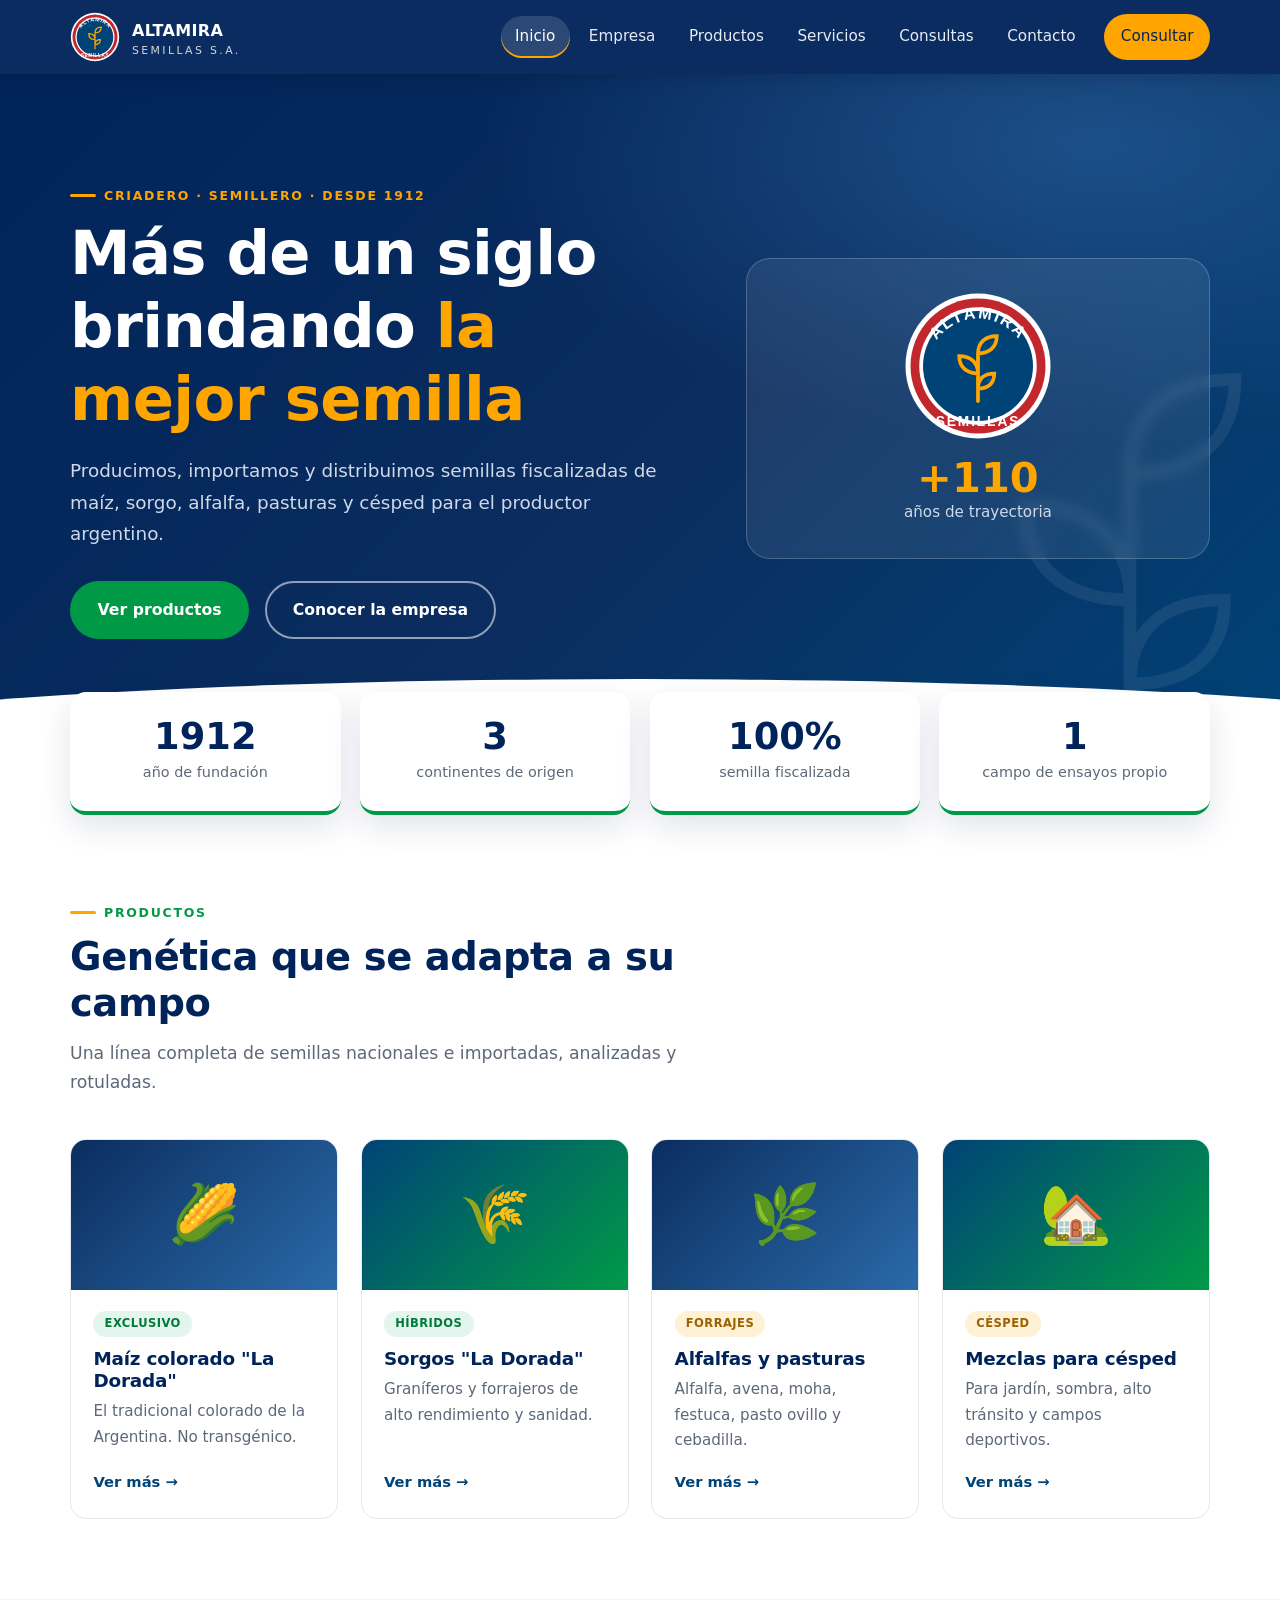
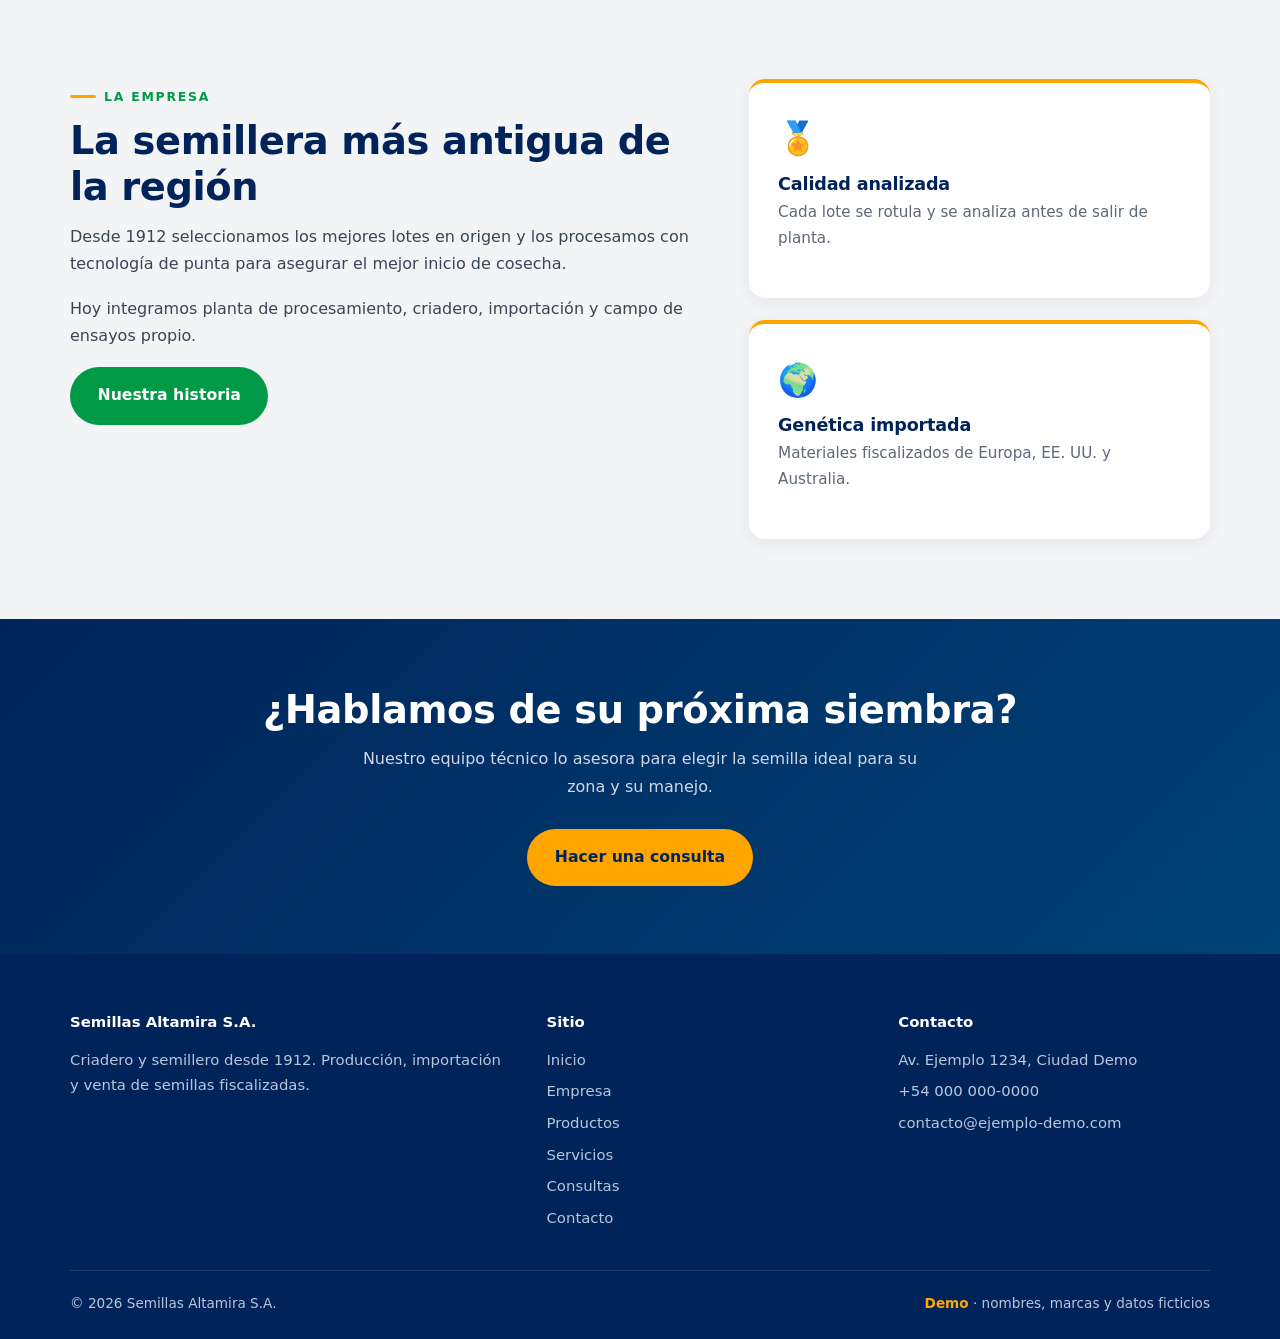
==== index.html @ bae0739c "Demo de renovación web: Semillas Altamira (datos ficticios) Co-Authored-By: Claude Sonnet 5.5 <norep" ====
<!doctype html>
<html lang="es">
<head>
<meta charset="utf-8">
<meta name="viewport" content="width=device-width, initial-scale=1">
<title>Inicio | Semillas Altamira S.A.</title>
<meta name="description" content="Sitio de demostraci&oacute;n: criadero y semillero con m&aacute;s de 100 a&ntilde;os de trayectoria. Nombres y datos ficticios.">
<link rel="icon" href="assets/logo.svg">
<link rel="stylesheet" href="assets/style.css">
</head>
<body>
<header><div class="container nav">
  <a class="logo" href="index.html"><img src="assets/logo.svg" alt=""><span>ALTAMIRA<small>Semillas S.A.</small></span></a>
  <button class="burger" aria-label="Abrir men&uacute;" aria-expanded="false"><span></span><span></span><span></span></button>
  <nav class="menu"><a href="index.html" class="on">Inicio</a><a href="empresa.html">Empresa</a><a href="productos.html">Productos</a><a href="servicios.html">Servicios</a><a href="consultas.html">Consultas</a><a href="contacto.html">Contacto</a><a class="btn btn-orange btn-sm" href="consultas.html">Consultar</a></nav>
</div></header>

<div class="hero"><svg class="wheat" viewBox="0 0 40 40" fill="none"><path d="M20 38V10M20 10c0-6 4-9 10-9 0 6-4 9-10 9zM20 22c0-6-4-9-10-9 0 6 4 9 10 9zM20 30c0-5 3-8 9-8 0 5-3 8-9 8z" stroke="#fff" stroke-width="1.2" stroke-linecap="round"/></svg><div class="container hero-grid">
  <div>
    <span class="eyebrow">Criadero &middot; Semillero &middot; Desde 1912</span>
    <h1>M&aacute;s de un siglo brindando <em>la mejor semilla</em></h1>
    <p>Producimos, importamos y distribuimos semillas fiscalizadas de ma&iacute;z, sorgo, alfalfa, pasturas y c&eacute;sped para el productor argentino.</p>
    <div class="actions"><a class="btn btn-green" href="productos.html">Ver productos</a><a class="btn btn-ghost" href="empresa.html">Conocer la empresa</a></div>
  </div>
  <div class="badge-card"><img src="assets/logo.svg" alt=""><b>+110</b><span>a&ntilde;os de trayectoria</span></div>
</div></div>
<div class="container stats rv">
  <div class="stat"><b>1912</b><span>a&ntilde;o de fundaci&oacute;n</span></div>
  <div class="stat"><b>3</b><span>continentes de origen</span></div>
  <div class="stat"><b>100%</b><span>semilla fiscalizada</span></div>
  <div class="stat"><b>1</b><span>campo de ensayos propio</span></div>
</div>

<section><div class="container">
  <div class="head rv"><span class="eyebrow">Productos</span><h2>Genética que se adapta a su campo</h2><p class="lead">Una l&iacute;nea completa de semillas nacionales e importadas, analizadas y rotuladas.</p></div>
  <div class="cards rv">
    <article class="card"><div class="im">🌽</div><div class="c"><span class="tag">EXCLUSIVO</span><h3>Ma&iacute;z colorado &quot;La Dorada&quot;</h3><p>El tradicional colorado de la Argentina. No transg&eacute;nico.</p><a class="link" href="productos.html">Ver m&aacute;s &rarr;</a></div></article>
    <article class="card"><div class="im">🌾</div><div class="c"><span class="tag">H&Iacute;BRIDOS</span><h3>Sorgos &quot;La Dorada&quot;</h3><p>Gran&iacute;feros y forrajeros de alto rendimiento y sanidad.</p><a class="link" href="productos.html">Ver m&aacute;s &rarr;</a></div></article>
    <article class="card"><div class="im">🌿</div><div class="c"><span class="tag o">FORRAJES</span><h3>Alfalfas y pasturas</h3><p>Alfalfa, avena, moha, festuca, pasto ovillo y cebadilla.</p><a class="link" href="productos.html">Ver m&aacute;s &rarr;</a></div></article>
    <article class="card"><div class="im">🏡</div><div class="c"><span class="tag o">C&Eacute;SPED</span><h3>Mezclas para c&eacute;sped</h3><p>Para jard&iacute;n, sombra, alto tr&aacute;nsito y campos deportivos.</p><a class="link" href="productos.html">Ver m&aacute;s &rarr;</a></div></article>
  </div>
</div></section>
<section class="alt"><div class="container two">
  <div class="rv"><span class="eyebrow">La empresa</span><h2>La semillera m&aacute;s antigua de la regi&oacute;n</h2>
    <p>Desde 1912 seleccionamos los mejores lotes en origen y los procesamos con tecnolog&iacute;a de punta para asegurar el mejor inicio de cosecha.</p>
    <p>Hoy integramos planta de procesamiento, criadero, importaci&oacute;n y campo de ensayos propio.</p>
    <a class="btn btn-green" href="empresa.html">Nuestra historia</a></div>
  <div class="values rv" style="grid-template-columns:1fr"><div class="value"><div class="ic">🏅</div><h3>Calidad analizada</h3><p>Cada lote se rotula y se analiza antes de salir de planta.</p></div>
  <div class="value"><div class="ic">🌍</div><h3>Genética importada</h3><p>Materiales fiscalizados de Europa, EE. UU. y Australia.</p></div></div>
</div></section>

<section class="cta"><div class="container rv">
  <h2>&iquest;Hablamos de su pr&oacute;xima siembra?</h2>
  <p>Nuestro equipo t&eacute;cnico lo asesora para elegir la semilla ideal para su zona y su manejo.</p>
  <a class="btn btn-orange" href="consultas.html">Hacer una consulta</a>
</div></section>

<footer><div class="container">
  <div class="fgrid">
    <div><h4>Semillas Altamira S.A.</h4><p>Criadero y semillero desde 1912. Producci&oacute;n, importaci&oacute;n y venta de semillas fiscalizadas.</p></div>
    <div><h4>Sitio</h4><ul><li><a href="index.html">Inicio</a></li><li><a href="empresa.html">Empresa</a></li><li><a href="productos.html">Productos</a></li><li><a href="servicios.html">Servicios</a></li><li><a href="consultas.html">Consultas</a></li><li><a href="contacto.html">Contacto</a></li></ul></div>
    <div><h4>Contacto</h4><ul><li>Av. Ejemplo 1234, Ciudad Demo</li><li>+54 000 000-0000</li><li>contacto@ejemplo-demo.com</li></ul></div>
  </div>
  <div class="fbot"><span>&copy; 2026 Semillas Altamira S.A.</span><span><b>Demo</b> &middot; nombres, marcas y datos ficticios</span></div>
</div></footer>
<script src="assets/main.js"></script>
</body>
</html>
---- assets/style.css ----
:root{
  --navy:#00245a;--navy2:#0b2d5f;--blue:#004377;--blue2:#2a6aa8;
  --silver:#d7d7d6;--mist:#f3f4f6;--green:#009a47;--green-d:#007a39;--orange:#ffa500;
  --ink:#16202e;--muted:#5d6878;--radius:16px;--shadow:0 12px 32px rgba(0,36,90,.12);
}
*{box-sizing:border-box;margin:0;padding:0}
html{scroll-behavior:smooth}
body{font-family:Inter,"Segoe UI",system-ui,-apple-system,Roboto,sans-serif;color:var(--ink);background:#fff;line-height:1.7;font-size:16px}
img,svg{max-width:100%;display:block}
a{color:inherit;text-decoration:none}
.container{width:min(1140px,100% - 2.5rem);margin-inline:auto}
h1,h2,h3{line-height:1.2;color:var(--navy);letter-spacing:-.01em}
h2{font-size:clamp(1.7rem,3.6vw,2.4rem);margin-bottom:.8rem}
section{padding:5rem 0}
.eyebrow{display:inline-flex;align-items:center;gap:.5rem;font-size:.78rem;font-weight:700;letter-spacing:.14em;text-transform:uppercase;color:var(--green);margin-bottom:.7rem}
.eyebrow::before{content:"";width:26px;height:3px;background:var(--orange);border-radius:3px}
.lead{color:var(--muted);font-size:1.08rem;max-width:60ch}

/* Botones */
.btn{display:inline-flex;align-items:center;gap:.5rem;padding:.85rem 1.6rem;border-radius:999px;font-weight:600;font-size:.98rem;border:2px solid transparent;cursor:pointer;transition:.2s;font-family:inherit}
.btn-green{background:var(--green);color:#fff}.btn-green:hover{background:var(--green-d);transform:translateY(-2px);box-shadow:0 8px 20px rgba(0,154,71,.35)}
.btn-orange{background:var(--orange);color:var(--navy)}.btn-orange:hover{background:#ffb629;transform:translateY(-2px)}
.btn-ghost{border-color:rgba(255,255,255,.55);color:#fff}.btn-ghost:hover{background:#fff;color:var(--navy)}
.btn-sm{padding:.55rem 1.2rem;font-size:.9rem}

/* Header */
header{position:sticky;top:0;z-index:50;background:rgba(0,36,90,.96);backdrop-filter:blur(10px);box-shadow:0 2px 20px rgba(0,0,0,.18)}
.nav{display:flex;align-items:center;justify-content:space-between;height:74px;gap:1rem}
.logo{display:flex;align-items:center;gap:.75rem;color:#fff;font-weight:800;letter-spacing:.02em}
.logo img{width:50px;height:50px}
.logo small{display:block;font-weight:500;font-size:.68rem;letter-spacing:.22em;text-transform:uppercase;color:var(--silver);line-height:1.2}
.menu{display:flex;align-items:center;gap:.3rem}
.menu a{color:#e6ebf3;font-weight:500;font-size:.95rem;padding:.5rem .9rem;border-radius:999px;transition:.2s}
.menu a:hover{background:rgba(255,255,255,.1);color:#fff}
.menu a.on{background:rgba(255,255,255,.14);color:#fff;box-shadow:inset 0 -2px 0 var(--orange)}
.menu .btn{margin-left:.6rem;color:var(--navy)}
.burger{display:none;background:none;border:0;color:#fff;cursor:pointer;padding:.4rem}
.burger span{display:block;width:26px;height:2px;background:#fff;margin:6px 0;transition:.25s}

/* Hero */
.hero{position:relative;overflow:hidden;color:#fff;padding:6.5rem 0 7.5rem;
  background:radial-gradient(1000px 500px at 85% 10%,rgba(42,106,168,.55),transparent 60%),linear-gradient(135deg,var(--navy),var(--navy2) 55%,var(--blue))}
.hero::after{content:"";position:absolute;inset:auto 0 0 0;height:80px;background:#fff;clip-path:ellipse(75% 100% at 50% 100%)}
.hero-grid{display:grid;grid-template-columns:1.15fr .85fr;gap:3rem;align-items:center;position:relative;z-index:1}
.hero h1{color:#fff;font-size:clamp(2.2rem,5.4vw,3.8rem);margin-bottom:1.2rem}
.hero h1 em{font-style:normal;color:var(--orange)}
.hero p{color:#cfd9e8;font-size:1.15rem;max-width:52ch;margin-bottom:2rem}
.hero .actions{display:flex;gap:1rem;flex-wrap:wrap}
.hero .eyebrow{color:var(--orange)}
.badge-card{background:rgba(255,255,255,.08);border:1px solid rgba(255,255,255,.2);border-radius:24px;padding:2rem;backdrop-filter:blur(6px);text-align:center}
.badge-card img{width:150px;margin:0 auto 1rem}
.badge-card b{display:block;font-size:2.6rem;color:var(--orange);line-height:1}
.badge-card span{color:#cfd9e8;font-size:.95rem}
.wheat{position:absolute;right:-60px;bottom:-30px;width:420px;opacity:.07}

/* Page hero */
.phero{background:linear-gradient(135deg,var(--navy),var(--blue));color:#fff;padding:3.6rem 0 4.2rem;position:relative;overflow:hidden}
.phero::after{content:"";position:absolute;inset:auto 0 0 0;height:44px;background:#fff;clip-path:ellipse(60% 100% at 50% 100%)}
.phero h1{color:#fff;font-size:clamp(2rem,4.5vw,3rem)}
.crumbs{font-size:.85rem;color:var(--silver);margin-bottom:.6rem}.crumbs a:hover{color:var(--orange)}

/* Stats */
.stats{display:grid;grid-template-columns:repeat(4,1fr);gap:1.2rem;margin-top:-4.2rem;position:relative;z-index:2;padding:0}
.stat{background:#fff;border-radius:var(--radius);padding:1.6rem 1rem;text-align:center;box-shadow:var(--shadow);border-bottom:4px solid var(--green)}
.stat b{display:block;font-size:2.3rem;color:var(--navy);line-height:1.1}
.stat span{color:var(--muted);font-size:.9rem}

/* Cards */
.head{max-width:640px;margin-bottom:2.6rem}
.cards{display:grid;grid-template-columns:repeat(4,1fr);gap:1.4rem}
.cards.c3{grid-template-columns:repeat(3,1fr)}
.card{background:#fff;border-radius:var(--radius);overflow:hidden;border:1px solid #e4e7ec;transition:.25s;display:flex;flex-direction:column}
.card:hover{transform:translateY(-6px);box-shadow:var(--shadow);border-color:transparent}
.card .im{height:150px;display:grid;place-items:center;font-size:3.6rem;background:linear-gradient(135deg,var(--navy2),var(--blue2));position:relative}
.card:nth-child(2n) .im{background:linear-gradient(135deg,var(--blue),var(--green))}
.card .c{padding:1.3rem 1.4rem 1.5rem;display:flex;flex-direction:column;flex:1}
.card h3{font-size:1.15rem;margin-bottom:.4rem}
.card p{color:var(--muted);font-size:.95rem;flex:1}
.tag{align-self:flex-start;font-size:.72rem;font-weight:700;background:#e3f5ec;color:var(--green-d);padding:.2rem .7rem;border-radius:99px;margin-bottom:.7rem;letter-spacing:.04em}
.tag.o{background:#fff1d6;color:#9a6200}
.link{color:var(--blue);font-weight:600;margin-top:.9rem;font-size:.92rem}.link:hover{color:var(--green)}

.alt{background:var(--mist)}

/* Empresa */
.two{display:grid;grid-template-columns:1.15fr .85fr;gap:3.5rem;align-items:start}
.two p{margin-bottom:1.1rem;color:#3a4556}
.timeline{background:var(--navy);color:#fff;border-radius:20px;padding:2.2rem;box-shadow:var(--shadow);position:sticky;top:100px}
.timeline h3{color:var(--orange);margin-bottom:1.4rem}
.timeline ol{list-style:none;border-left:2px solid rgba(255,255,255,.2);padding-left:1.5rem}
.timeline li{position:relative;margin-bottom:1.4rem;font-size:.95rem;color:#cfd9e8}
.timeline li::before{content:"";position:absolute;left:-1.95rem;top:.5rem;width:12px;height:12px;border-radius:50%;background:var(--green);border:2px solid var(--navy);box-shadow:0 0 0 2px var(--green)}
.timeline li b{display:block;color:#fff;font-size:1.15rem}
.pic{border-radius:var(--radius);height:220px;margin:1.6rem 0;display:grid;place-items:center;text-align:center;color:#fff;font-size:.9rem;background:linear-gradient(rgba(0,36,90,.35),rgba(0,36,90,.6)),linear-gradient(135deg,#d9a53a,#8a4a2a)}
.pic span{font-size:3rem;display:block}
.values{display:grid;grid-template-columns:repeat(3,1fr);gap:1.4rem}
.value{background:#fff;border-radius:var(--radius);padding:1.8rem;border-top:4px solid var(--orange);box-shadow:0 4px 18px rgba(0,36,90,.07)}
.value .ic{font-size:2rem;margin-bottom:.5rem}
.value h3{font-size:1.1rem;margin-bottom:.3rem}.value p{color:var(--muted);font-size:.95rem}

/* Servicios */
.svc{background:#fff;border-radius:var(--radius);padding:2rem;border:1px solid #e4e7ec;transition:.25s}
.svc:hover{box-shadow:var(--shadow);transform:translateY(-4px)}
.svc .ic{width:56px;height:56px;border-radius:14px;display:grid;place-items:center;font-size:1.7rem;background:linear-gradient(135deg,var(--navy2),var(--blue2));margin-bottom:1rem}
.svc h3{font-size:1.15rem;margin-bottom:.4rem}.svc p{color:var(--muted);font-size:.95rem}

/* Tabla productos */
.tbl{width:100%;border-collapse:collapse;background:#fff;border-radius:var(--radius);overflow:hidden;box-shadow:0 4px 18px rgba(0,36,90,.07)}
.tbl th{background:var(--navy);color:#fff;text-align:left;padding:.9rem 1.2rem;font-size:.85rem;letter-spacing:.06em;text-transform:uppercase}
.tbl td{padding:.9rem 1.2rem;border-bottom:1px solid #eceef2}
.tbl tr:last-child td{border:0}.tbl tr:hover td{background:#f8fafc}
.wrap-x{overflow-x:auto;border-radius:var(--radius)}

/* CTA */
.cta{background:linear-gradient(135deg,var(--navy),var(--blue));color:#fff;text-align:center;padding:4.2rem 0}
.cta h2{color:#fff}.cta p{color:#cfd9e8;max-width:55ch;margin:0 auto 1.8rem}

/* Contacto / form */
.contact{display:grid;grid-template-columns:.85fr 1.15fr;gap:3rem;align-items:start}
.icard{display:flex;gap:1rem;align-items:flex-start;background:#fff;border:1px solid #e4e7ec;border-radius:var(--radius);padding:1.2rem 1.4rem;margin-bottom:1rem}
.icard .ic{width:46px;height:46px;border-radius:12px;background:var(--navy);display:grid;place-items:center;font-size:1.3rem;flex:none}
.icard b{display:block;color:var(--navy)}.icard span{color:var(--muted);font-size:.95rem}
form.f{background:#fff;border-radius:20px;padding:2.2rem;box-shadow:var(--shadow);border-top:5px solid var(--green);display:grid;gap:1.1rem}
.row{display:grid;grid-template-columns:1fr 1fr;gap:1rem}
form.f label{display:grid;gap:.35rem;font-size:.85rem;font-weight:600;color:var(--navy)}
form.f input,form.f select,form.f textarea{font:inherit;font-weight:400;padding:.8rem 1rem;border:1.5px solid var(--silver);border-radius:12px;background:var(--mist);width:100%;color:var(--ink)}
form.f input:focus,form.f select:focus,form.f textarea:focus{outline:none;border-color:var(--blue2);background:#fff;box-shadow:0 0 0 4px rgba(42,106,168,.15)}
form.f textarea{min-height:130px;resize:vertical}
#ok{display:none;color:var(--green-d);font-weight:600}
.map{height:240px;border-radius:var(--radius);display:grid;place-items:center;color:#fff;text-align:center;margin-top:1rem;
  background:linear-gradient(rgba(0,36,90,.7),rgba(0,36,90,.8)),repeating-linear-gradient(45deg,#2a6aa8 0 14px,#004377 14px 28px)}

/* Footer */
footer{background:var(--navy);color:#b9c6da;padding:3.5rem 0 1.5rem;font-size:.93rem}
.fgrid{display:grid;grid-template-columns:1.4fr 1fr 1fr;gap:2.5rem;padding-bottom:2rem;border-bottom:1px solid rgba(255,255,255,.12)}
footer h4{color:#fff;margin-bottom:.8rem}
footer li{list-style:none;margin-bottom:.4rem}
footer a:hover{color:var(--orange)}
.fbot{padding-top:1.3rem;display:flex;justify-content:space-between;gap:1rem;flex-wrap:wrap;font-size:.85rem}
.fbot b{color:var(--orange)}

/* Reveal */
.rv{opacity:0;transform:translateY(22px);transition:.7s ease}
.rv.in{opacity:1;transform:none}

/* Responsive */
@media(max-width:980px){
  .hero-grid,.two,.contact{grid-template-columns:1fr}
  .badge-card{display:none}
  .cards,.stats{grid-template-columns:repeat(2,1fr)}
  .cards.c3,.values{grid-template-columns:1fr 1fr}
  .timeline{position:static}
  .fgrid{grid-template-columns:1fr 1fr}
}
@media(max-width:760px){
  section{padding:3.5rem 0}
  .burger{display:block}
  .menu{position:absolute;top:74px;left:0;right:0;background:var(--navy);flex-direction:column;align-items:stretch;padding:0 1.2rem;max-height:0;overflow:hidden;transition:max-height .35s}
  .menu.open{max-height:480px;padding:.6rem 1.2rem 1.2rem}
  .menu a{padding:.8rem 1rem}.menu .btn{margin:.6rem 0 0;justify-content:center}
  .hero{padding:4.5rem 0 6rem}
  .row{grid-template-columns:1fr}
  form.f{padding:1.5rem}
}
@media(max-width:560px){
  .cards,.cards.c3,.values,.stats,.fgrid{grid-template-columns:1fr}
  .stats{margin-top:-3.5rem}
}
@media(prefers-reduced-motion:reduce){.rv{opacity:1;transform:none;transition:none}html{scroll-behavior:auto}}
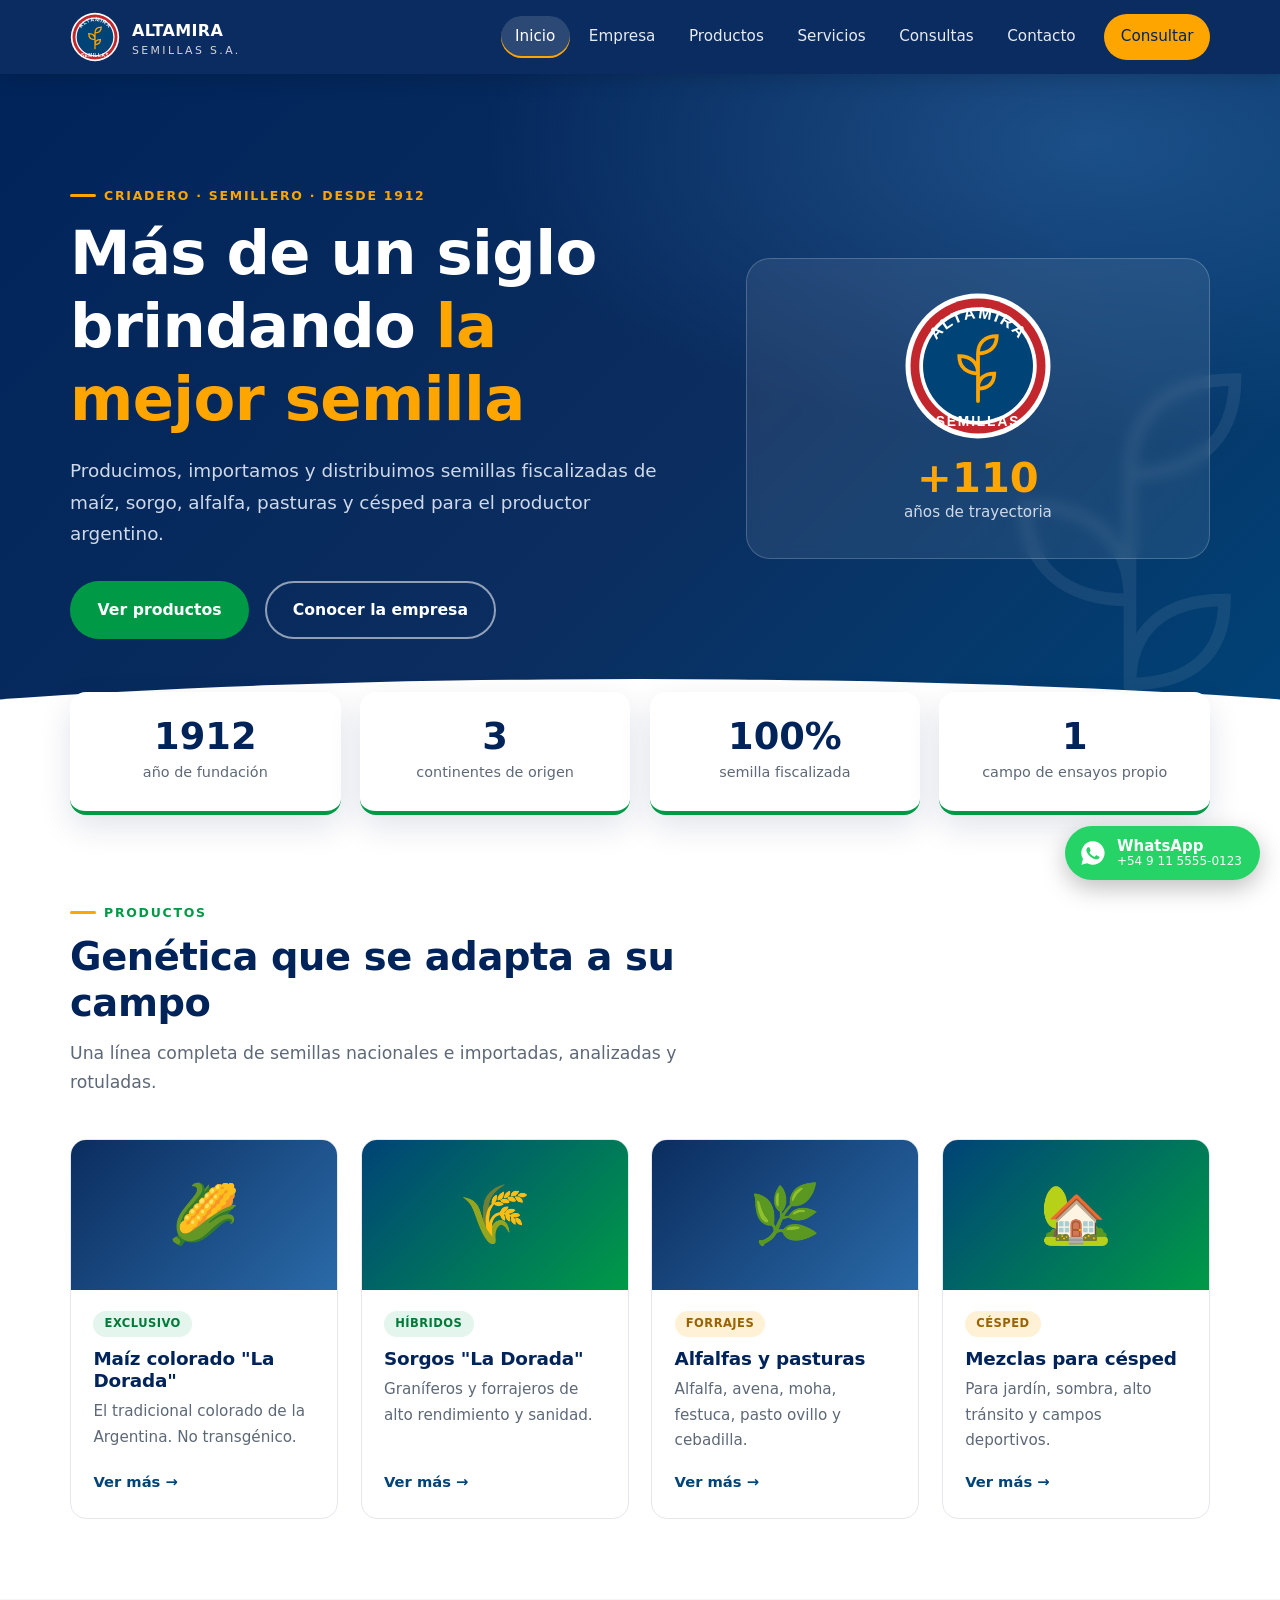
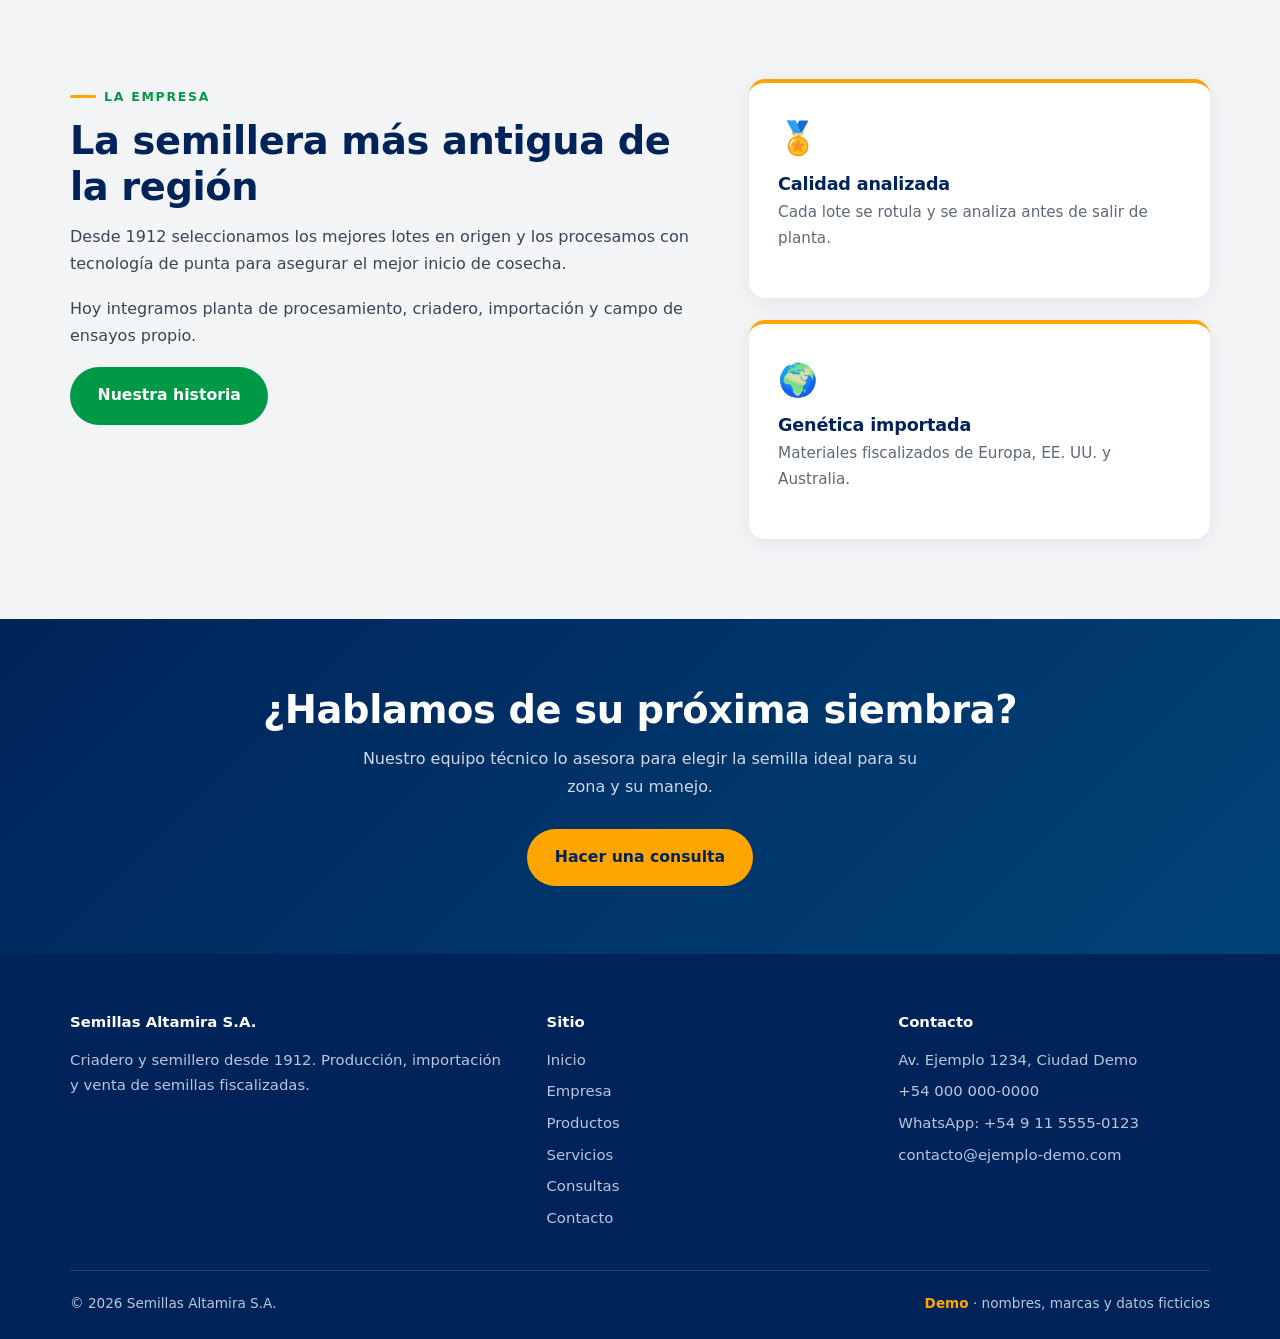
==== commit 76f96bd7: "Agrega botón flotante y datos de contacto de WhatsApp (número ficticio) Co-Authored-By: Claude Sonne" ====
--- a/index.html
+++ b/index.html
@@ -59,7 +59,7 @@
   <div class="fgrid">
     <div><h4>Semillas Altamira S.A.</h4><p>Criadero y semillero desde 1912. Producci&oacute;n, importaci&oacute;n y venta de semillas fiscalizadas.</p></div>
     <div><h4>Sitio</h4><ul><li><a href="index.html">Inicio</a></li><li><a href="empresa.html">Empresa</a></li><li><a href="productos.html">Productos</a></li><li><a href="servicios.html">Servicios</a></li><li><a href="consultas.html">Consultas</a></li><li><a href="contacto.html">Contacto</a></li></ul></div>
-    <div><h4>Contacto</h4><ul><li>Av. Ejemplo 1234, Ciudad Demo</li><li>+54 000 000-0000</li><li>contacto@ejemplo-demo.com</li></ul></div>
+    <div><h4>Contacto</h4><ul><li>Av. Ejemplo 1234, Ciudad Demo</li><li>+54 000 000-0000</li><li>WhatsApp: +54 9 11 5555-0123</li><li>contacto@ejemplo-demo.com</li></ul></div>
   </div>
   <div class="fbot"><span>&copy; 2026 Semillas Altamira S.A.</span><span><b>Demo</b> &middot; nombres, marcas y datos ficticios</span></div>
 </div></footer>
--- a/assets/style.css
+++ b/assets/style.css
@@ -167,3 +167,10 @@
   .stats{margin-top:-3.5rem}
 }
 @media(prefers-reduced-motion:reduce){.rv{opacity:1;transform:none;transition:none}html{scroll-behavior:auto}}
+
+/* WhatsApp flotante */
+.wa-float{position:fixed;right:20px;bottom:20px;z-index:999;display:flex;align-items:center;gap:10px;background:#25d366;color:#fff;padding:12px 18px 12px 14px;border-radius:999px;box-shadow:0 8px 24px rgba(0,0,0,.25);text-decoration:none;font-weight:700;line-height:1.1;transition:transform .2s,box-shadow .2s}
+.wa-float:hover{transform:translateY(-2px);box-shadow:0 12px 28px rgba(0,0,0,.3)}
+.wa-float span{display:flex;flex-direction:column;font-size:15px}
+.wa-float small{font-size:12px;font-weight:500;opacity:.95}
+@media(max-width:600px){.wa-float{right:14px;bottom:14px;padding:12px}.wa-float span{display:none}}
